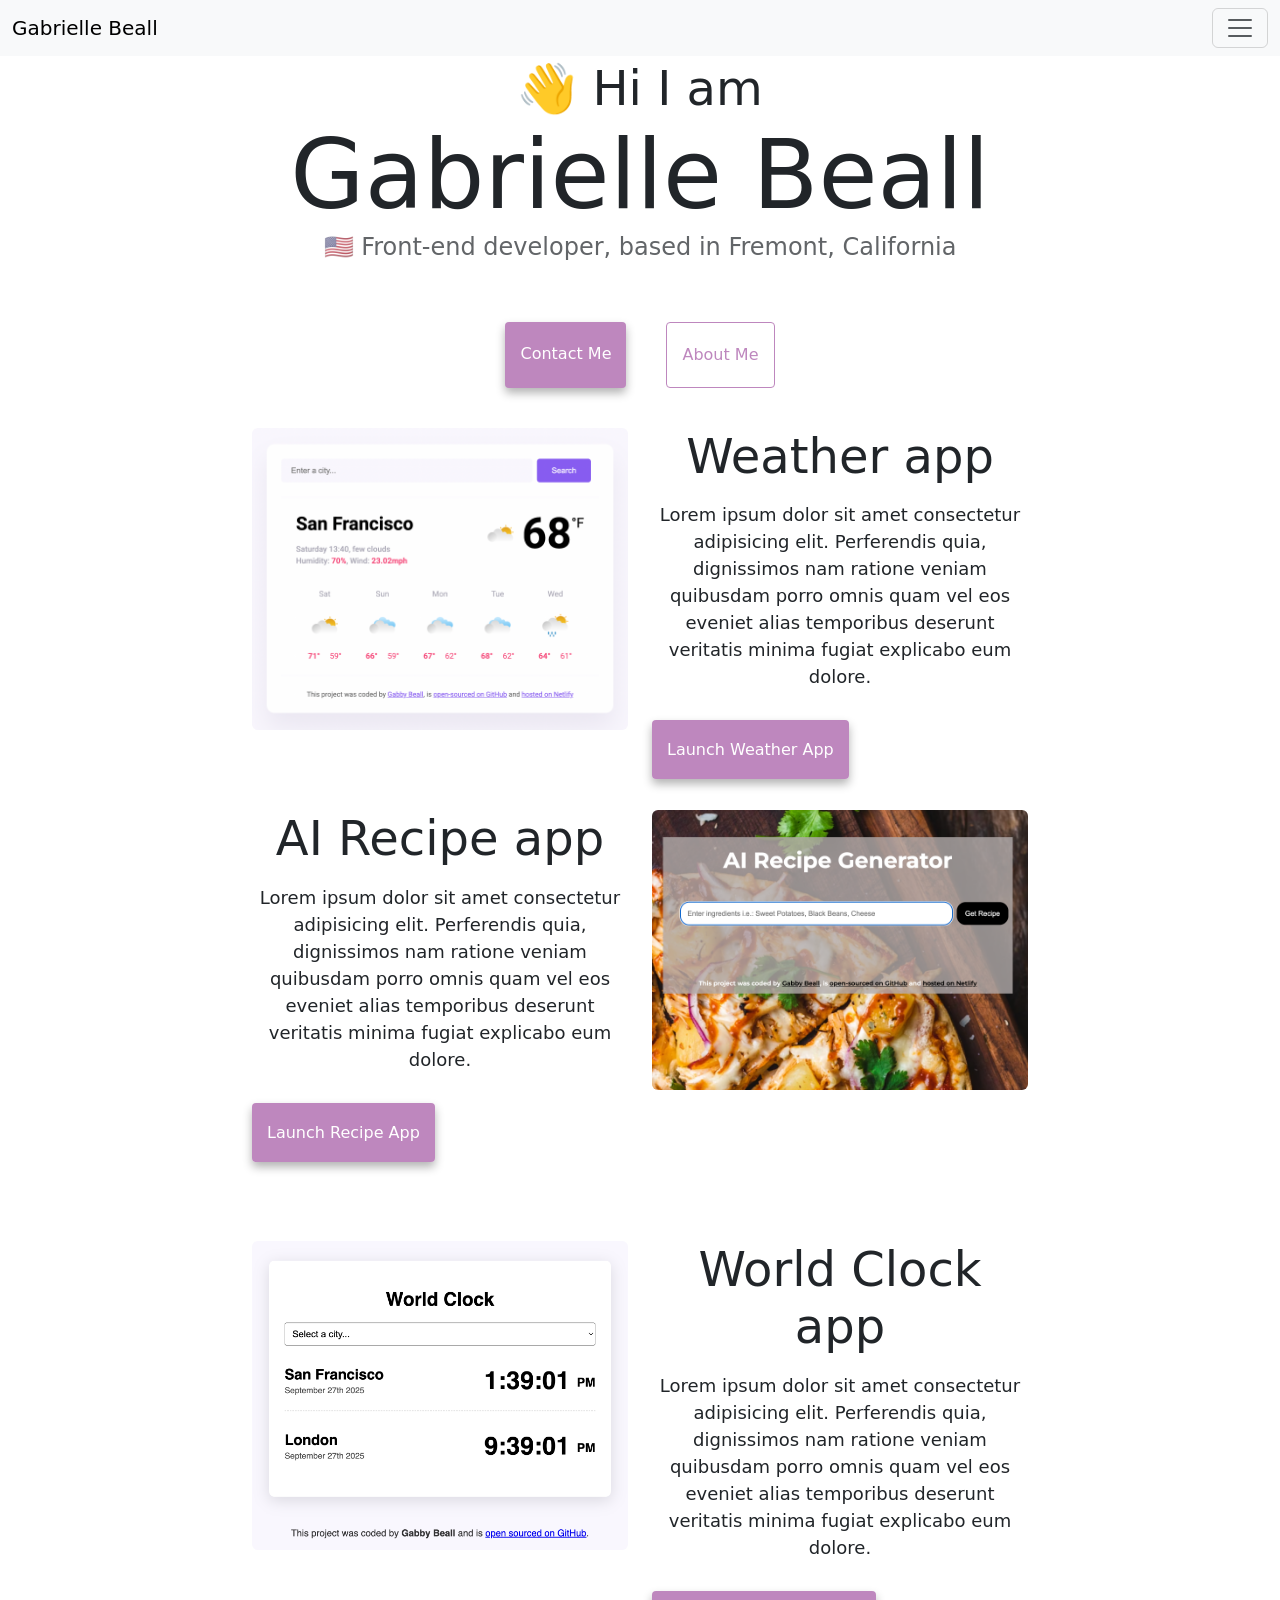
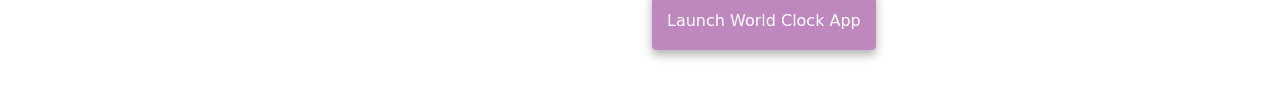
==== index.html @ 30be24bf "Imported portfolio project" ====
<!DOCTYPE html>
<html lang="en">
  <head>
    <meta charset="UTF-8" />
    <meta http-equiv="X-UA-Compatible" content="IE=edge" />
    <meta name="viewport" content="width=device-width, initial-scale=1.0" />
    <title>Front-end Developer: Gabrielle Beall</title>
    <link
      href="https://cdn.jsdelivr.net/npm/bootstrap@5.3.8/dist/css/bootstrap.min.css"
      rel="stylesheet"
      integrity="sha384-sRIl4kxILFvY47J16cr9ZwB07vP4J8+LH7qKQnuqkuIAvNWLzeN8tE5YBujZqJLB"
      crossorigin="anonymous"
    />
    <script
      src="https://cdn.jsdelivr.net/npm/bootstrap@5.3.8/dist/js/bootstrap.bundle.min.js"
      integrity="sha384-FKyoEForCGlyvwx9Hj09JcYn3nv7wiPVlz7YYwJrWVcXK/BmnVDxM+D2scQbITxI"
      crossorigin="anonymous"
    ></script>
    <link rel="stylesheet" href="/style.css" />
  </head>
  <body>
    <nav class="navbar fixed-top bg-body-tertiary">
      <div class="container-fluid">
        <a class="navbar-brand" href="/">Gabrielle Beall</a>
        <button
          class="navbar-toggler"
          type="button"
          data-bs-toggle="collapse"
          data-bs-target="#navbarNavAltMarkup"
          aria-controls="navbarNavAltMarkup"
          aria-expanded="false"
          aria-label="Toggle navigation"
        >
          <span class="navbar-toggler-icon"></span>
        </button>
        <div class="collapse navbar-collapse" id="navbarNavAltMarkup">
          <div class="navbar-nav">
            <a class="nav-link active" aria-current="page" href="/">Home</a>
            <a class="nav-link" href="/about.html">About me</a>
            <a class="nav-link" href="/about.html#contact">Contact me</a>
          </div>
        </div>
      </div>
    </nav>
    <h2>👋 Hi I am</h2>
    <h1>Gabrielle Beall</h1>
    <h3>🇺🇸 Front-end developer, based in Fremont, California</h3>
    <div class="navigation-links">
      <a href="/about.html#contact" class="contact-link">Contact me</a>
      <a href="/about.html" class="about-link">About me</a>
    </div>
    <div class="container">
      <div class="row">
        <div class="col-md-6">
          <img src="/images/weather.png" class="img-fluid rounded" />
        </div>
        <div class="col-md-6">
          <h2 class="mb-3">Weather app</h2>
          <p>
            Lorem ipsum dolor sit amet consectetur adipisicing elit. Perferendis
            quia, dignissimos nam ratione veniam quibusdam porro omnis quam vel
            eos eveniet alias temporibus deserunt veritatis minima fugiat
            explicabo eum dolore.
          </p>
          <div class="mt-5">
            <a
              href="https://gbweatherapp.netlify.app/ "
              class="primary-link"
              target="_blank"
              >Launch Weather App</a
            >
          </div>
        </div>
      </div>
      <div class="row mt-5">
        <div class="col-md-6">
          <h2 class="mb-3">AI Recipe app</h2>
          <p>
            Lorem ipsum dolor sit amet consectetur adipisicing elit. Perferendis
            quia, dignissimos nam ratione veniam quibusdam porro omnis quam vel
            eos eveniet alias temporibus deserunt veritatis minima fugiat
            explicabo eum dolore.
          </p>
          <div class="mb-5 mt-5">
            <a
              href="https://recipe-generator-gb.netlify.app/"
              class="primary-link"
              target="_blank"
              >Launch Recipe App</a
            >
          </div>
        </div>
        <div class="col-md-6">
          <img src="/images/recipe.png" class="img-fluid rounded" />
        </div>
      </div>
      <div class="row mt-5">
        <div class="col-md-6">
          <img src="/images/worldclock.png" class="img-fluid rounded" />
        </div>
        <div class="col-md-6">
          <h2 class="mb-3">World Clock app</h2>
          <p>
            Lorem ipsum dolor sit amet consectetur adipisicing elit. Perferendis
            quia, dignissimos nam ratione veniam quibusdam porro omnis quam vel
            eos eveniet alias temporibus deserunt veritatis minima fugiat
            explicabo eum dolore.
          </p>
          <div class="mt-5">
            <a
              href="https://worldclock-gb.netlify.app/"
              class="primary-link"
              target="_blank"
              >Launch World Clock App</a
            >
          </div>
        </div>
      </div>
    </div>
  </body>
</html>
---- style.css ----
:root {
  --primary-color: rgb(190, 135, 190);
  --secondary-color: rgb(244, 225, 244);
  --box-shadow: 0 5px 10px rgba(0, 0, 0, 0.3);
}

body {
  margin: 60px auto;
  max-width: 800px;
}

h1,
h2,
h3 {
  text-align: center;
  margin: 0;
}

h1 {
  font-size: 96px;
}

h2 {
  font-size: 48px;
}

h3 {
  font-size: 24px;
  opacity: 0.7;
}

p {
  font-size: 18px;
  line-height: 1.5;
  text-align: center;
}

.navigation-links {
  display: flex;
  justify-content: center;
  margin-top: 40px;
  margin-bottom: 20px;
}

.navigation-links a {
  margin: 20px;
  border-radius: 4px;
  padding: 20px 15px;
  text-decoration: none;
  text-transform: capitalize;
}

.contact-link {
  background: var(--primary-color);
  color: white;
  box-shadow: var(--box-shadow);
}

.about-link {
  border: 1px solid var(--primary-color);
  color: var(--primary-color);
}

.primary-link {
  border-radius: 4px;
  padding: 20px 15px;
  text-decoration: none;
  text-transform: capitalize;
  background: var(--primary-color);
  box-shadow: var(--box-shadow);
  color: white;
}

.homepage-link {
  text-align: center;
  display: block;
  color: var(--primary-color);
}

.about-paragraphs {
  display: flex;
  margin: 30px auto;
}

.about-paragraphs p {
  margin: 10px;
}

.email-link {
  display: flex;
  justify-content: center;
  color: var(--primary-color);
  font-size: 28px;
  text-decoration: none;
}

.email-link:hover {
  text-decoration: underline;
}
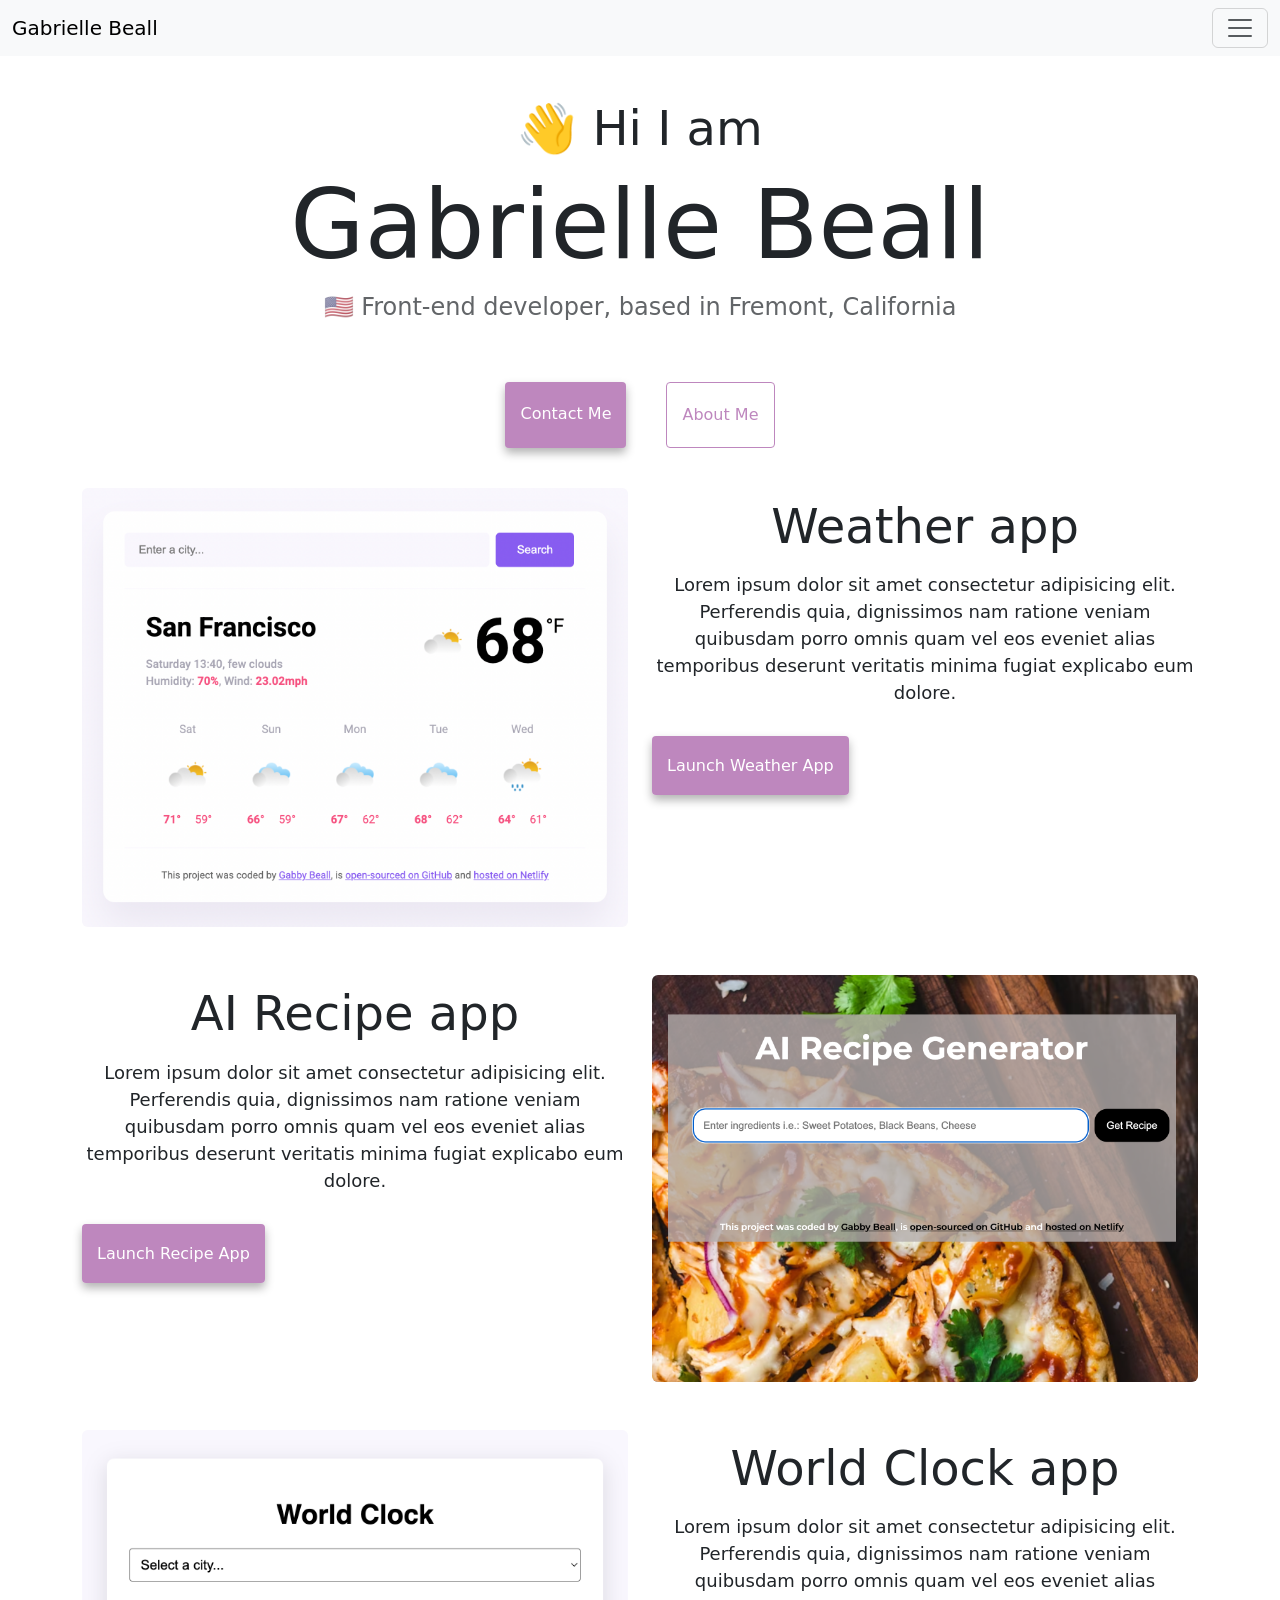
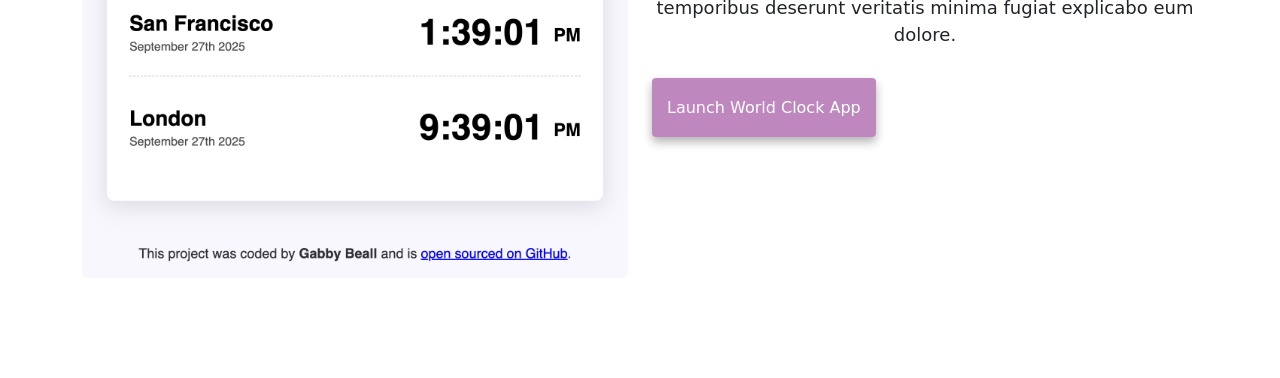
==== commit ed951b25: "Made website more responsive" ====
--- a/index.html
+++ b/index.html
@@ -4,7 +4,11 @@
     <meta charset="UTF-8" />
     <meta http-equiv="X-UA-Compatible" content="IE=edge" />
     <meta name="viewport" content="width=device-width, initial-scale=1.0" />
-    <title>Front-end Developer: Gabrielle Beall</title>
+    <meta
+      name="description"
+      content="Gabrielle Beall is a front-end developer based in California, USA. Check out her projects and contact her for job inquiries"
+    />
+    <title>Front-end developer - Gabrielle Beall</title>
     <link
       href="https://cdn.jsdelivr.net/npm/bootstrap@5.3.8/dist/css/bootstrap.min.css"
       rel="stylesheet"
@@ -21,7 +25,7 @@
   <body>
     <nav class="navbar fixed-top bg-body-tertiary">
       <div class="container-fluid">
-        <a class="navbar-brand" href="/">Gabrielle Beall</a>
+        <a class="navbar-brand" href="/" title="Homepage">Gabrielle Beall</a>
         <button
           class="navbar-toggler"
           type="button"
@@ -35,9 +39,22 @@
         </button>
         <div class="collapse navbar-collapse" id="navbarNavAltMarkup">
           <div class="navbar-nav">
-            <a class="nav-link active" aria-current="page" href="/">Home</a>
-            <a class="nav-link" href="/about.html">About me</a>
-            <a class="nav-link" href="/about.html#contact">Contact me</a>
+            <a
+              class="nav-link active"
+              aria-current="page"
+              href="/"
+              title="Homepage"
+              >Home</a
+            >
+            <a class="nav-link" href="/about.html" title="About Gabrielle Beall"
+              >About me</a
+            >
+            <a
+              class="nav-link"
+              href="/about.html#contact"
+              title="Contact Gabrielle Beall"
+              >Contact me</a
+            >
           </div>
         </div>
       </div>
@@ -46,15 +63,26 @@
     <h1>Gabrielle Beall</h1>
     <h3>🇺🇸 Front-end developer, based in Fremont, California</h3>
     <div class="navigation-links">
-      <a href="/about.html#contact" class="contact-link">Contact me</a>
-      <a href="/about.html" class="about-link">About me</a>
+      <a
+        href="/about.html#contact"
+        class="contact-link"
+        title="Contact Gabrielle Beall"
+        >Contact me</a
+      >
+      <a href="/about.html" class="about-link" title="About Gabrielle Beall"
+        >About me</a
+      >
     </div>
     <div class="container">
       <div class="row">
-        <div class="col-md-6">
-          <img src="/images/weather.png" class="img-fluid rounded" />
+        <div class="col-sm-6">
+          <img
+            src="/images/weather.png"
+            class="img-fluid rounded d-none d-sm-block"
+            alt="weather project"
+          />
         </div>
-        <div class="col-md-6">
+        <div class="col-sm-6">
           <h2 class="mb-3">Weather app</h2>
           <p>
             Lorem ipsum dolor sit amet consectetur adipisicing elit. Perferendis
@@ -65,15 +93,16 @@
           <div class="mt-5">
             <a
               href="https://gbweatherapp.netlify.app/ "
-              class="primary-link"
+              class="primary-link project-link"
               target="_blank"
+              title="Weather project"
               >Launch Weather App</a
             >
           </div>
         </div>
       </div>
       <div class="row mt-5">
-        <div class="col-md-6">
+        <div class="col-sm-6">
           <h2 class="mb-3">AI Recipe app</h2>
           <p>
             Lorem ipsum dolor sit amet consectetur adipisicing elit. Perferendis
@@ -84,21 +113,30 @@
           <div class="mb-5 mt-5">
             <a
               href="https://recipe-generator-gb.netlify.app/"
-              class="primary-link"
+              class="primary-link project-link"
               target="_blank"
+              title="AI Recipe project"
               >Launch Recipe App</a
             >
           </div>
         </div>
-        <div class="col-md-6">
-          <img src="/images/recipe.png" class="img-fluid rounded" />
+        <div class="col-sm-6">
+          <img
+            src="/images/recipe.png"
+            class="img-fluid rounded d-none d-sm-block"
+            alt="Recipe project"
+          />
         </div>
       </div>
       <div class="row mt-5">
-        <div class="col-md-6">
-          <img src="/images/worldclock.png" class="img-fluid rounded" />
+        <div class="col-sm-6">
+          <img
+            src="/images/worldclock.png"
+            class="img-fluid rounded d-none d-sm-block"
+            alt="World Clock project"
+          />
         </div>
-        <div class="col-md-6">
+        <div class="col-sm-6">
           <h2 class="mb-3">World Clock app</h2>
           <p>
             Lorem ipsum dolor sit amet consectetur adipisicing elit. Perferendis
@@ -109,8 +147,9 @@
           <div class="mt-5">
             <a
               href="https://worldclock-gb.netlify.app/"
-              class="primary-link"
+              class="primary-link project-link"
               target="_blank"
+              title="World clock project"
               >Launch World Clock App</a
             >
           </div>
--- a/style.css
+++ b/style.css
@@ -5,15 +5,14 @@
 }
 
 body {
-  margin: 60px auto;
-  max-width: 800px;
+  margin: 100px 0;
 }
 
 h1,
 h2,
 h3 {
   text-align: center;
-  margin: 0;
+  margin: 10px;
 }
 
 h1 {
@@ -97,3 +96,25 @@
 .email-link:hover {
   text-decoration: underline;
 }
+
+@media (max-width: 576px) {
+  h1 {
+    font-size: 48px;
+    line-height: 1.5;
+  }
+
+  h2 {
+    font-size: 32px;
+    text-align: center;
+  }
+
+  p {
+    text-align: center;
+  }
+
+  .project-link {
+    display: block;
+    text-align: center;
+    margin: 0 20px;
+  }
+}
